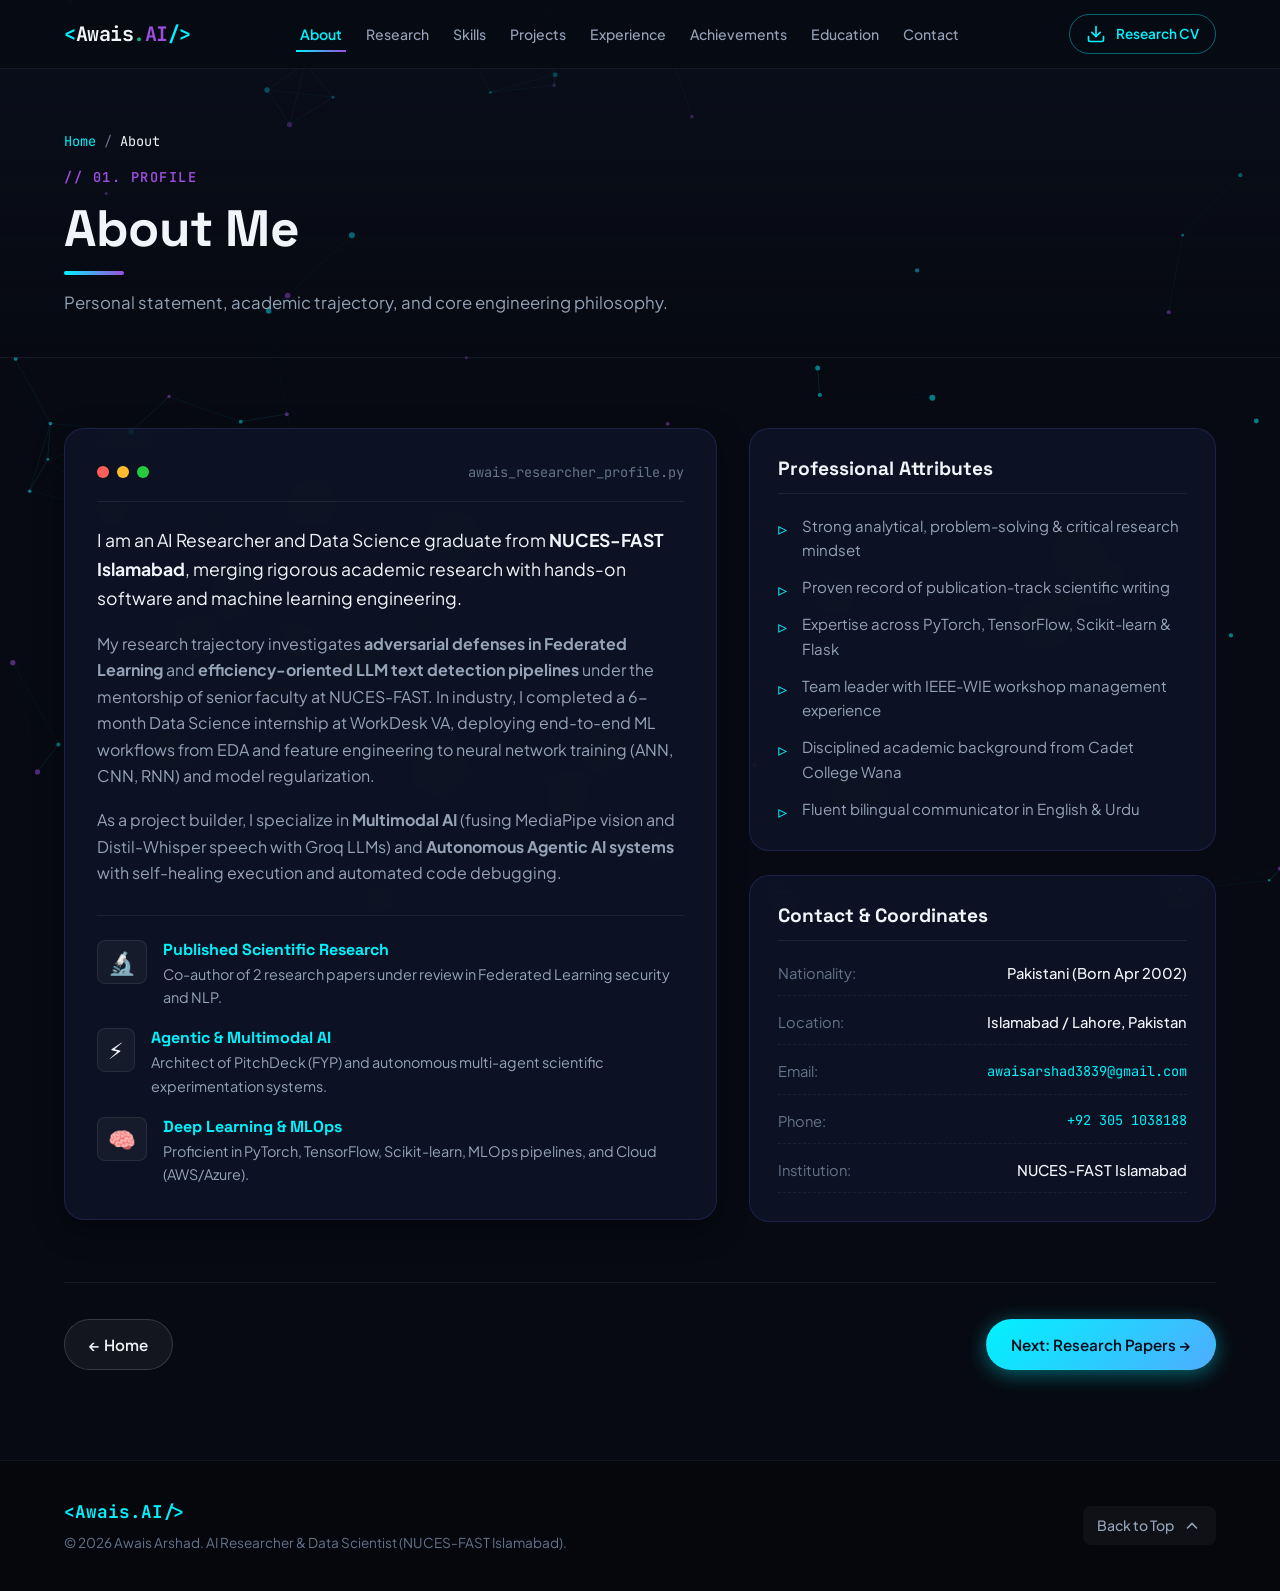
==== about.html @ 7cd59daf "Initial portfolio commit" ====
<!DOCTYPE html>
<html lang="en">
<head>
  <meta charset="UTF-8" />
  <meta name="viewport" content="width=device-width, initial-scale=1.0" />
  <title>About Me | Awais Arshad - AI Researcher & Data Scientist</title>
  <meta name="description" content="Biography and technical profile of Awais Arshad, AI Researcher & Data Science graduate from NUCES-FAST Islamabad." />
  <link rel="preconnect" href="https://fonts.googleapis.com" />
  <link rel="preconnect" href="https://fonts.gstatic.com" crossorigin />
  <link href="https://fonts.googleapis.com/css2?family=Plus+Jakarta+Sans:wght@300;400;500;600;700;800&family=Space+Grotesk:wght@500;700&family=JetBrains+Mono:wght@400;500&display=swap" rel="stylesheet" />
  <link rel="stylesheet" href="style.css" />
</head>
<body class="cyber-theme">
  <!-- Interactive Particle Background -->
  <canvas id="neural-canvas"></canvas>

  <!-- Navigation Bar -->
  <header class="site-header" id="navbar">
    <div class="nav-container">
      <a href="index.html" class="brand-logo" aria-label="Awais Arshad Home">
        <span class="logo-bracket">&lt;</span><span class="logo-text">Awais</span><span class="logo-dot">.</span><span class="logo-accent">AI</span><span class="logo-bracket">/&gt;</span>
      </a>

      <nav class="nav-links" id="nav-menu">
        <a href="about.html" class="nav-item active">About</a>
        <a href="research.html" class="nav-item">Research</a>
        <a href="skills.html" class="nav-item">Skills</a>
        <a href="projects.html" class="nav-item">Projects</a>
        <a href="experience.html" class="nav-item">Experience</a>
        <a href="achievements.html" class="nav-item">Achievements</a>
        <a href="education.html" class="nav-item">Education</a>
        <a href="contact.html" class="nav-item">Contact</a>
      </nav>

      <div class="nav-actions">
        <a href="Awais_Arshad_Reseach_Cv.pdf" class="btn btn-outline btn-sm" target="_blank" download="Awais_Arshad_Reseach_Cv.pdf">
          <svg class="icon" viewBox="0 0 24 24" fill="none" stroke="currentColor" stroke-width="2" stroke-linecap="round" stroke-linejoin="round">
            <path d="M21 15v4a2 2 0 0 1-2 2H5a2 2 0 0 1-2-2v-4"></path>
            <polyline points="7 10 12 15 17 10"></polyline>
            <line x1="12" y1="15" x2="12" y2="3"></line>
          </svg>
          <span>Research CV</span>
        </a>
        <button class="mobile-toggle" id="mobile-toggle" aria-label="Toggle navigation menu">
          <span></span>
          <span></span>
          <span></span>
        </button>
      </div>
    </div>
  </header>

  <main class="page-main">
    <section class="page-hero">
      <div class="container">
        <div class="breadcrumb">
          <a href="index.html">Home</a> <span class="bc-sep">/</span> <span class="bc-current">About</span>
        </div>
        <span class="section-tag">// 01. PROFILE</span>
        <h1 class="page-title">About Me</h1>
        <div class="title-bar"></div>
        <p class="page-subtitle">Personal statement, academic trajectory, and core engineering philosophy.</p>
      </div>
    </section>

    <!-- Main About Content Section -->
    <section class="section about-section-single">
      <div class="container">
        <div class="about-grid">
          <div class="about-card glass-panel">
            <div class="terminal-header">
              <div class="terminal-dots">
                <span class="dot dot-red"></span>
                <span class="dot dot-yellow"></span>
                <span class="dot dot-green"></span>
              </div>
              <span class="terminal-title">awais_researcher_profile.py</span>
            </div>
            <div class="about-content">
              <p class="lead">
                I am an AI Researcher and Data Science graduate from <strong>NUCES-FAST Islamabad</strong>, 
                merging rigorous academic research with hands-on software and machine learning engineering.
              </p>
              <p>
                My research trajectory investigates <strong>adversarial defenses in Federated Learning</strong> 
                and <strong>efficiency-oriented LLM text detection pipelines</strong> under the mentorship of senior faculty 
                at NUCES-FAST. In industry, I completed a 6-month Data Science internship at WorkDesk VA, 
                deploying end-to-end ML workflows from EDA and feature engineering to neural network training (ANN, CNN, RNN) 
                and model regularization.
              </p>
              <p>
                As a project builder, I specialize in <strong>Multimodal AI</strong> (fusing MediaPipe vision and Distil-Whisper speech with Groq LLMs) 
                and <strong>Autonomous Agentic AI systems</strong> with self-healing execution and automated code debugging.
              </p>

              <div class="about-highlights">
                <div class="highlight-item">
                  <div class="highlight-icon">🔬</div>
                  <div>
                    <h4>Published Scientific Research</h4>
                    <p>Co-author of 2 research papers under review in Federated Learning security and NLP.</p>
                  </div>
                </div>
                <div class="highlight-item">
                  <div class="highlight-icon">⚡</div>
                  <div>
                    <h4>Agentic & Multimodal AI</h4>
                    <p>Architect of PitchDeck (FYP) and autonomous multi-agent scientific experimentation systems.</p>
                  </div>
                </div>
                <div class="highlight-item">
                  <div class="highlight-icon">🧠</div>
                  <div>
                    <h4>Deep Learning & MLOps</h4>
                    <p>Proficient in PyTorch, TensorFlow, Scikit-learn, MLOps pipelines, and Cloud (AWS/Azure).</p>
                  </div>
                </div>
              </div>
            </div>
          </div>

          <!-- Quick Info Cards -->
          <div class="info-column">
            <div class="glass-card info-card">
              <h3 class="info-card-title">Professional Attributes</h3>
              <ul class="bullet-list">
                <li><span>Strong analytical, problem-solving & critical research mindset</span></li>
                <li><span>Proven record of publication-track scientific writing</span></li>
                <li><span>Expertise across PyTorch, TensorFlow, Scikit-learn & Flask</span></li>
                <li><span>Team leader with IEEE-WIE workshop management experience</span></li>
                <li><span>Disciplined academic background from Cadet College Wana</span></li>
                <li><span>Fluent bilingual communicator in English & Urdu</span></li>
              </ul>
            </div>

            <div class="glass-card info-card">
              <h3 class="info-card-title">Contact & Coordinates</h3>
              <div class="contact-meta">
                <div class="meta-row">
                  <span class="meta-label">Nationality:</span>
                  <span class="meta-value">Pakistani (Born Apr 2002)</span>
                </div>
                <div class="meta-row">
                  <span class="meta-label">Location:</span>
                  <span class="meta-value">Islamabad / Lahore, Pakistan</span>
                </div>
                <div class="meta-row">
                  <span class="meta-label">Email:</span>
                  <a href="mailto:awaisarshad3839@gmail.com" class="meta-link">awaisarshad3839@gmail.com</a>
                </div>
                <div class="meta-row">
                  <span class="meta-label">Phone:</span>
                  <a href="tel:+923051038188" class="meta-link">+92 305 1038188</a>
                </div>
                <div class="meta-row">
                  <span class="meta-label">Institution:</span>
                  <span class="meta-value">NUCES-FAST Islamabad</span>
                </div>
              </div>
            </div>
          </div>
        </div>

        <!-- Page Navigation Buttons -->
        <div class="page-pagination">
          <a href="index.html" class="btn btn-secondary">
            <span>← Home</span>
          </a>
          <a href="research.html" class="btn btn-primary">
            <span>Next: Research Papers →</span>
          </a>
        </div>
      </div>
    </section>
  </main>

  <!-- Footer -->
  <footer class="site-footer">
    <div class="container footer-content">
      <div class="footer-left">
        <span class="footer-logo">&lt;Awais.AI/&gt;</span>
        <p>© 2026 Awais Arshad. AI Researcher & Data Scientist (NUCES-FAST Islamabad).</p>
      </div>
      <div class="footer-right">
        <a href="#navbar" class="back-to-top" aria-label="Back to top">
          <span>Back to Top</span>
          <svg class="icon" viewBox="0 0 24 24" fill="none" stroke="currentColor" stroke-width="2"><path d="M18 15l-6-6-6 6"/></svg>
        </a>
      </div>
    </div>
  </footer>

  <script src="script.js"></script>
</body>
</html>
---- style.css ----
/* ==========================================================================
   Awais Arshad Portfolio - Cyber / AI Dark Mode Theme (Multi-Page Architecture)
   ========================================================================== */

:root {
  --bg-primary: #070a12;
  --bg-secondary: #0d1222;
  --bg-tertiary: #131b2e;
  --card-bg: rgba(16, 23, 42, 0.72);
  --card-border: rgba(99, 102, 241, 0.18);
  --card-border-hover: rgba(0, 242, 254, 0.5);

  --accent-cyan: #00f2fe;
  --accent-blue: #4facfe;
  --accent-purple: #9d4edd;
  --accent-green: #10b981;
  --accent-emerald: #05d59e;
  --accent-gold: #f59e0b;

  --text-main: #f1f5f9;
  --text-muted: #94a3b8;
  --text-dim: #64748b;

  --font-main: 'Plus Jakarta Sans', system-ui, -apple-system, sans-serif;
  --font-heading: 'Space Grotesk', sans-serif;
  --font-mono: 'JetBrains Mono', monospace;

  --glow-cyan: 0 0 25px rgba(0, 242, 254, 0.25);
  --glow-purple: 0 0 30px rgba(157, 78, 221, 0.3);
  --radius-sm: 8px;
  --radius-md: 14px;
  --radius-lg: 20px;
  --radius-full: 9999px;

  --transition: all 0.28s cubic-bezier(0.16, 1, 0.3, 1);
}

/* Reset & Box Sizing */
*, *::before, *::after {
  box-sizing: border-box;
  margin: 0;
  padding: 0;
}

html {
  scroll-behavior: smooth;
  color-scheme: dark;
}

body {
  background-color: var(--bg-primary);
  color: var(--text-main);
  font-family: var(--font-main);
  line-height: 1.65;
  overflow-x: hidden;
  position: relative;
  min-height: 100vh;
  -webkit-font-smoothing: antialiased;
}

/* Canvas Background */
#neural-canvas {
  position: fixed;
  top: 0;
  left: 0;
  width: 100%;
  height: 100%;
  pointer-events: none;
  z-index: 0;
  opacity: 0.65;
}

/* Common Layout */
.container {
  width: 100%;
  max-width: 1200px;
  margin: 0 auto;
  padding: 0 24px;
  position: relative;
  z-index: 1;
}

.section {
  padding: 70px 0 90px;
  position: relative;
  z-index: 1;
}

.page-main {
  min-height: 85vh;
}

/* Subpage Hero Header */
.page-hero {
  padding: 130px 0 40px;
  position: relative;
  z-index: 1;
  border-bottom: 1px solid rgba(255, 255, 255, 0.05);
  background: linear-gradient(180deg, rgba(13, 18, 34, 0.6) 0%, transparent 100%);
}

.breadcrumb {
  display: flex;
  align-items: center;
  gap: 8px;
  font-family: var(--font-mono);
  font-size: 0.85rem;
  color: var(--text-dim);
  margin-bottom: 14px;
}

.breadcrumb a {
  color: var(--accent-cyan);
  text-decoration: none;
  transition: var(--transition);
}

.breadcrumb a:hover {
  text-decoration: underline;
}

.bc-sep { color: var(--text-dim); }
.bc-current { color: var(--text-main); }

.page-title {
  font-size: clamp(2.2rem, 4vw, 3.2rem);
  font-weight: 800;
  margin-bottom: 10px;
  letter-spacing: -0.5px;
}

.page-subtitle {
  color: var(--text-muted);
  font-size: 1.05rem;
  max-width: 760px;
  margin-top: 14px;
}

/* Page Pagination */
.page-pagination {
  display: flex;
  justify-content: space-between;
  align-items: center;
  gap: 16px;
  margin-top: 60px;
  padding-top: 36px;
  border-top: 1px solid rgba(255, 255, 255, 0.08);
  flex-wrap: wrap;
}

/* Typography Helpers */
h1, h2, h3, h4 {
  font-family: var(--font-heading);
  color: var(--text-main);
  line-height: 1.25;
}

.gradient-text {
  background: linear-gradient(135deg, #00f2fe 0%, #4facfe 50%, #9d4edd 100%);
  -webkit-background-clip: text;
  -webkit-text-fill-color: transparent;
  background-clip: text;
}

.gradient-text.glow {
  text-shadow: 0 0 35px rgba(0, 242, 254, 0.35);
}

.icon {
  width: 20px;
  height: 20px;
  display: inline-block;
  vertical-align: middle;
  flex-shrink: 0;
}

.text-center { text-align: center; }
.center-bar { margin: 0 auto; }

/* Glassmorphism */
.glass-panel {
  background: var(--card-bg);
  backdrop-filter: blur(16px);
  -webkit-backdrop-filter: blur(16px);
  border: 1px solid var(--card-border);
  border-radius: var(--radius-lg);
  box-shadow: 0 10px 30px rgba(0, 0, 0, 0.4);
  transition: var(--transition);
}

.glass-panel:hover {
  border-color: var(--card-border-hover);
  box-shadow: 0 14px 40px rgba(0, 242, 254, 0.12);
}

/* Buttons */
.btn {
  display: inline-flex;
  align-items: center;
  justify-content: center;
  gap: 10px;
  padding: 12px 24px;
  font-size: 0.95rem;
  font-weight: 600;
  font-family: var(--font-main);
  border-radius: var(--radius-full);
  text-decoration: none;
  cursor: pointer;
  transition: var(--transition);
  border: 1px solid transparent;
}

.btn-primary {
  background: linear-gradient(135deg, #00f2fe 0%, #4facfe 100%);
  color: #050d1a;
  box-shadow: 0 4px 20px rgba(0, 242, 254, 0.4);
}

.btn-primary:hover {
  transform: translateY(-2px);
  box-shadow: 0 8px 28px rgba(0, 242, 254, 0.6);
  color: #030810;
}

.btn-secondary {
  background: rgba(255, 255, 255, 0.05);
  color: var(--text-main);
  border-color: rgba(255, 255, 255, 0.15);
}

.btn-secondary:hover {
  background: rgba(255, 255, 255, 0.12);
  border-color: var(--accent-cyan);
  color: var(--accent-cyan);
  transform: translateY(-2px);
}

.btn-glass {
  background: rgba(157, 78, 221, 0.12);
  color: #e0b0ff;
  border-color: rgba(157, 78, 221, 0.35);
}

.btn-glass:hover {
  background: rgba(157, 78, 221, 0.25);
  border-color: #c77dff;
  color: #fff;
  transform: translateY(-2px);
  box-shadow: var(--glow-purple);
}

.btn-outline {
  background: transparent;
  color: var(--accent-cyan);
  border-color: rgba(0, 242, 254, 0.4);
}

.btn-outline:hover {
  background: rgba(0, 242, 254, 0.1);
  border-color: var(--accent-cyan);
  box-shadow: var(--glow-cyan);
}

.btn-sm {
  padding: 8px 16px;
  font-size: 0.85rem;
}

.btn-block { width: 100%; }

/* ==========================================================================
   Header & Navbar
   ========================================================================== */
.site-header {
  position: fixed;
  top: 0;
  left: 0;
  width: 100%;
  z-index: 100;
  backdrop-filter: blur(18px);
  -webkit-backdrop-filter: blur(18px);
  background: rgba(7, 10, 18, 0.82);
  border-bottom: 1px solid rgba(255, 255, 255, 0.06);
  transition: var(--transition);
}

.site-header.scrolled {
  background: rgba(7, 10, 18, 0.95);
  border-bottom: 1px solid rgba(0, 242, 254, 0.18);
  box-shadow: 0 4px 30px rgba(0, 0, 0, 0.5);
}

.nav-container {
  max-width: 1200px;
  margin: 0 auto;
  padding: 14px 24px;
  display: flex;
  align-items: center;
  justify-content: space-between;
}

.brand-logo {
  font-family: var(--font-mono);
  font-size: 1.25rem;
  font-weight: 700;
  color: var(--text-main);
  text-decoration: none;
  letter-spacing: -0.5px;
}

.logo-bracket { color: var(--accent-cyan); }
.logo-accent { color: var(--accent-purple); }
.logo-dot { color: var(--accent-green); }

.nav-links {
  display: flex;
  align-items: center;
  gap: 16px;
}

.nav-item {
  color: var(--text-muted);
  text-decoration: none;
  font-size: 0.88rem;
  font-weight: 500;
  position: relative;
  transition: var(--transition);
  padding: 6px 4px;
}

.nav-item::after {
  content: '';
  position: absolute;
  bottom: 0;
  left: 0;
  width: 0;
  height: 2px;
  background: linear-gradient(90deg, var(--accent-cyan), var(--accent-purple));
  transition: var(--transition);
}

.nav-item:hover, .nav-item.active {
  color: #fff;
}

.nav-item.active {
  color: var(--accent-cyan);
  font-weight: 600;
}

.nav-item:hover::after, .nav-item.active::after {
  width: 100%;
}

.nav-actions {
  display: flex;
  align-items: center;
  gap: 14px;
}

.mobile-toggle {
  display: none;
  background: transparent;
  border: none;
  cursor: pointer;
  padding: 8px;
  flex-direction: column;
  gap: 5px;
}

.mobile-toggle span {
  display: block;
  width: 22px;
  height: 2px;
  background-color: var(--text-main);
  transition: var(--transition);
}

/* ==========================================================================
   Hero Section with Portrait
   ========================================================================== */
.hero-section {
  min-height: 88vh;
  display: flex;
  align-items: center;
  position: relative;
  padding: 130px 0 50px;
}

.hero-layout {
  display: grid;
  grid-template-columns: 1.25fr 0.85fr;
  gap: 48px;
  align-items: center;
}

.hero-content {
  display: flex;
  flex-direction: column;
  align-items: flex-start;
}

.status-badge {
  display: inline-flex;
  align-items: center;
  gap: 10px;
  background: rgba(16, 185, 129, 0.1);
  border: 1px solid rgba(16, 185, 129, 0.3);
  padding: 6px 16px;
  border-radius: var(--radius-full);
  margin-bottom: 24px;
}

.status-ping {
  width: 8px;
  height: 8px;
  background-color: var(--accent-green);
  border-radius: 50%;
  box-shadow: 0 0 10px var(--accent-green);
  animation: pulse 2s infinite;
}

@keyframes pulse {
  0% { transform: scale(0.95); box-shadow: 0 0 0 0 rgba(16, 185, 129, 0.7); }
  70% { transform: scale(1); box-shadow: 0 0 0 8px rgba(16, 185, 129, 0); }
  100% { transform: scale(0.95); box-shadow: 0 0 0 0 rgba(16, 185, 129, 0); }
}

.status-text {
  font-size: 0.85rem;
  font-weight: 500;
  color: #34d399;
}

.hero-title {
  font-size: clamp(2.4rem, 5vw, 3.8rem);
  font-weight: 800;
  margin-bottom: 12px;
  letter-spacing: -1px;
}

.hero-subtitle {
  font-family: var(--font-mono);
  font-size: clamp(1.05rem, 2.2vw, 1.45rem);
  color: var(--accent-cyan);
  margin-bottom: 22px;
  display: flex;
  align-items: center;
}

.terminal-prefix {
  color: var(--accent-purple);
  margin-right: 8px;
}

.cursor-blink {
  animation: blink 1s step-start infinite;
  color: var(--accent-cyan);
  margin-left: 4px;
}

@keyframes blink { 50% { opacity: 0; } }

.hero-description {
  font-size: 1.08rem;
  color: var(--text-muted);
  max-width: 640px;
  margin-bottom: 32px;
  line-height: 1.75;
}

.hero-description strong { color: var(--text-main); }

.hero-cta-group {
  display: flex;
  flex-wrap: wrap;
  gap: 14px;
  margin-bottom: 32px;
}

.social-bar {
  display: flex;
  align-items: center;
  gap: 14px;
}

.social-link {
  width: 42px;
  height: 42px;
  border-radius: 50%;
  background: rgba(255, 255, 255, 0.04);
  border: 1px solid rgba(255, 255, 255, 0.1);
  display: flex;
  align-items: center;
  justify-content: center;
  color: var(--text-muted);
  text-decoration: none;
  transition: var(--transition);
}

.social-link:hover {
  background: rgba(0, 242, 254, 0.15);
  border-color: var(--accent-cyan);
  color: var(--accent-cyan);
  transform: translateY(-3px);
  box-shadow: var(--glow-cyan);
}

/* Hero Portrait Styling */
.hero-image-wrapper {
  display: flex;
  justify-content: center;
  align-items: center;
  position: relative;
}

.avatar-glow-ring {
  position: relative;
  width: 320px;
  height: 320px;
  border-radius: 50%;
  padding: 6px;
  background: linear-gradient(135deg, var(--accent-cyan) 0%, var(--accent-purple) 60%, #4facfe 100%);
  box-shadow: 0 0 50px rgba(0, 242, 254, 0.3), 0 0 80px rgba(157, 78, 221, 0.2);
  transition: var(--transition);
}

.avatar-glow-ring:hover {
  transform: scale(1.02);
  box-shadow: 0 0 65px rgba(0, 242, 254, 0.45), 0 0 95px rgba(157, 78, 221, 0.35);
}

.avatar-inner {
  width: 100%;
  height: 100%;
  border-radius: 50%;
  overflow: hidden;
  background: #0d1222;
  border: 4px solid var(--bg-primary);
}

.hero-avatar {
  width: 100%;
  height: 100%;
  object-fit: cover;
  object-position: top center;
  transition: transform 0.4s ease;
}

.avatar-glow-ring:hover .hero-avatar { transform: scale(1.04); }

.orbit-badge {
  position: absolute;
  background: rgba(13, 18, 34, 0.92);
  border: 1px solid var(--accent-cyan);
  backdrop-filter: blur(12px);
  padding: 8px 16px;
  border-radius: var(--radius-full);
  display: flex;
  align-items: center;
  gap: 8px;
  font-family: var(--font-mono);
  font-size: 0.78rem;
  color: #fff;
  box-shadow: 0 8px 24px rgba(0, 0, 0, 0.5);
  white-space: nowrap;
}

.orbit-top {
  top: -12px;
  right: -10px;
  border-color: var(--accent-purple);
  box-shadow: 0 0 20px rgba(157, 78, 221, 0.3);
}

.orbit-bottom {
  bottom: 0px;
  left: -20px;
  border-color: var(--accent-cyan);
  box-shadow: 0 0 20px rgba(0, 242, 254, 0.25);
}

/* ==========================================================================
   Stats Strip
   ========================================================================== */
.stats-strip {
  padding: 10px 0 50px;
  position: relative;
  z-index: 1;
}

.stats-grid {
  display: grid;
  grid-template-columns: repeat(4, 1fr);
  gap: 18px;
}

.stat-card {
  background: rgba(16, 23, 42, 0.55);
  border: 1px solid rgba(255, 255, 255, 0.07);
  border-radius: var(--radius-md);
  padding: 22px 20px;
  text-align: center;
  backdrop-filter: blur(10px);
  transition: var(--transition);
}

.stat-card:hover {
  border-color: var(--accent-cyan);
  transform: translateY(-4px);
  box-shadow: var(--glow-cyan);
}

.stat-number {
  font-family: var(--font-heading);
  font-size: 2rem;
  font-weight: 700;
  color: var(--accent-cyan);
  margin-bottom: 4px;
}

.stat-label {
  font-size: 0.85rem;
  color: var(--text-muted);
  font-weight: 500;
}

/* ==========================================================================
   Section Headers
   ========================================================================== */
.section-header { margin-bottom: 44px; }

.section-tag {
  font-family: var(--font-mono);
  font-size: 0.85rem;
  font-weight: 600;
  color: var(--accent-purple);
  letter-spacing: 1.5px;
  display: block;
  margin-bottom: 8px;
}

.section-title {
  font-size: clamp(2rem, 3.5vw, 2.6rem);
  font-weight: 700;
  margin-bottom: 12px;
}

.title-bar {
  width: 60px;
  height: 4px;
  background: linear-gradient(90deg, var(--accent-cyan), var(--accent-purple));
  border-radius: var(--radius-full);
}

/* ==========================================================================
   Portal Directory Section (index.html)
   ========================================================================== */
.portal-section { padding: 40px 0 90px; }

.portal-grid {
  display: grid;
  grid-template-columns: repeat(auto-fit, minmax(270px, 1fr));
  gap: 22px;
}

.portal-card {
  padding: 26px;
  text-decoration: none;
  display: flex;
  align-items: flex-start;
  gap: 16px;
  position: relative;
  overflow: hidden;
  transition: var(--transition);
}

.portal-card:hover {
  transform: translateY(-4px);
  border-color: var(--accent-cyan);
  box-shadow: 0 10px 30px rgba(0, 242, 254, 0.15);
}

.portal-icon {
  font-size: 2rem;
  background: rgba(255, 255, 255, 0.04);
  padding: 12px;
  border-radius: var(--radius-md);
  border: 1px solid rgba(255, 255, 255, 0.08);
  line-height: 1;
  flex-shrink: 0;
}

.portal-info { flex-grow: 1; }

.portal-tag {
  font-family: var(--font-mono);
  font-size: 0.74rem;
  color: var(--accent-purple);
  display: block;
  margin-bottom: 4px;
}

.portal-title {
  font-size: 1.18rem;
  color: var(--text-main);
  margin-bottom: 6px;
}

.portal-desc {
  font-size: 0.88rem;
  color: var(--text-muted);
  line-height: 1.5;
}

.portal-arrow {
  color: var(--accent-cyan);
  font-size: 1.2rem;
  transition: transform 0.2s ease;
  flex-shrink: 0;
  margin-top: 4px;
}

.portal-card:hover .portal-arrow { transform: translateX(4px); }

/* ==========================================================================
   Projects Showcase & Video Demo Sections (projects.html)
   ========================================================================== */
.projects-showcase-list {
  display: flex;
  flex-direction: column;
  gap: 48px;
}

.project-showcase-panel {
  padding: 36px;
  border: 1px solid var(--card-border);
  position: relative;
  overflow: hidden;
}

.showcase-header {
  display: flex;
  justify-content: space-between;
  align-items: flex-start;
  margin-bottom: 28px;
  padding-bottom: 20px;
  border-bottom: 1px solid rgba(255, 255, 255, 0.08);
  gap: 16px;
  flex-wrap: wrap;
}

.showcase-title {
  font-size: clamp(1.4rem, 2.5vw, 1.85rem);
  color: var(--text-main);
  margin-top: 4px;
}

.showcase-grid {
  display: grid;
  grid-template-columns: 1.1fr 1.3fr;
  gap: 36px;
  align-items: start;
}

/* Video Demo Hub */
.project-demo-hub {
  display: flex;
  flex-direction: column;
  gap: 16px;
}

.demo-player-wrapper {
  position: relative;
  width: 100%;
  aspect-ratio: 16 / 9;
  background: #020408;
  border-radius: var(--radius-md);
  overflow: hidden;
  border: 1px solid rgba(0, 242, 254, 0.3);
  box-shadow: 0 10px 30px rgba(0, 0, 0, 0.6);
}

.demo-video {
  width: 100%;
  height: 100%;
  object-fit: contain;
  background: #000;
  display: block;
}

.video-placeholder {
  position: absolute;
  top: 0;
  left: 0;
  width: 100%;
  height: 100%;
  background: radial-gradient(circle at center, rgba(16, 23, 42, 0.95) 0%, rgba(7, 10, 18, 0.98) 100%);
  display: flex;
  flex-direction: column;
  align-items: center;
  justify-content: center;
  text-align: center;
  padding: 20px;
  cursor: pointer;
  transition: var(--transition);
  z-index: 2;
}

.video-placeholder.hidden {
  display: none !important;
}

.play-icon-glow {
  width: 64px;
  height: 64px;
  border-radius: 50%;
  background: linear-gradient(135deg, rgba(0, 242, 254, 0.3) 0%, rgba(157, 78, 221, 0.3) 100%);
  border: 2px solid var(--accent-cyan);
  display: flex;
  align-items: center;
  justify-content: center;
  color: #fff;
  margin-bottom: 12px;
  box-shadow: 0 0 25px rgba(0, 242, 254, 0.4);
  transition: var(--transition);
}

.video-placeholder:hover .play-icon-glow {
  transform: scale(1.1);
  box-shadow: 0 0 35px rgba(0, 242, 254, 0.6);
}

.icon-play {
  width: 26px;
  height: 26px;
  margin-left: 3px;
}

.placeholder-text {
  font-family: var(--font-heading);
  font-size: 1.1rem;
  color: var(--text-main);
  font-weight: 600;
  margin-bottom: 4px;
}

.placeholder-sub {
  font-size: 0.85rem;
  color: var(--text-muted);
}

/* Video Upload Area */
.video-upload-area {
  background: rgba(255, 255, 255, 0.02);
  border: 1.5px dashed rgba(255, 255, 255, 0.15);
  border-radius: var(--radius-md);
  padding: 18px;
  text-align: center;
  transition: var(--transition);
  position: relative;
}

.video-upload-area:hover,
.video-upload-area.dragover {
  border-color: var(--accent-cyan);
  background: rgba(0, 242, 254, 0.05);
  box-shadow: 0 0 20px rgba(0, 242, 254, 0.15);
}

.video-file-input {
  position: absolute;
  top: 0;
  left: 0;
  width: 100%;
  height: 100%;
  opacity: 0;
  cursor: pointer;
  z-index: 3;
}

.upload-controls-content {
  display: flex;
  flex-direction: column;
  align-items: center;
  gap: 8px;
  pointer-events: none;
}

.upload-btn {
  pointer-events: auto;
  cursor: pointer;
}

.drop-hint {
  font-size: 0.8rem;
  color: var(--text-dim);
  font-family: var(--font-mono);
}

.loaded-file-indicator {
  font-family: var(--font-mono);
  font-size: 0.82rem;
  color: #34d399;
  margin-top: 8px;
}

/* Project Details Pane */
.project-details-pane {
  display: flex;
  flex-direction: column;
}

.pane-heading {
  font-size: 1.15rem;
  color: var(--accent-cyan);
  margin: 18px 0 8px;
  display: flex;
  align-items: center;
  gap: 8px;
}

.pane-heading:first-child {
  margin-top: 0;
}

.pane-heading::before {
  content: '//';
  color: var(--accent-purple);
  font-family: var(--font-mono);
}

.pane-text {
  color: var(--text-muted);
  font-size: 0.96rem;
  line-height: 1.68;
  margin-bottom: 12px;
}

.architecture-diagram {
  background: rgba(0, 0, 0, 0.45);
  border: 1px solid rgba(0, 242, 254, 0.2);
  border-radius: var(--radius-sm);
  padding: 16px;
  margin: 10px 0 16px;
  font-family: var(--font-mono);
  font-size: 0.8rem;
  color: #38bdf8;
  line-height: 1.55;
  overflow-x: auto;
  box-shadow: inset 0 0 20px rgba(0, 0, 0, 0.5);
}

.pane-checklist {
  list-style: none;
  display: flex;
  flex-direction: column;
  gap: 8px;
  margin-bottom: 20px;
}

.pane-checklist li {
  position: relative;
  padding-left: 22px;
  color: var(--text-muted);
  font-size: 0.92rem;
  line-height: 1.55;
}

.pane-checklist li::before {
  content: '✔';
  position: absolute;
  left: 0;
  color: var(--accent-emerald);
  font-size: 0.85rem;
}

.pane-checklist strong {
  color: var(--text-main);
}

.pane-tags {
  display: flex;
  flex-wrap: wrap;
  gap: 8px;
  margin-top: 10px;
  padding-top: 16px;
  border-top: 1px solid rgba(255, 255, 255, 0.08);
}

/* Badges */
.card-badge {
  font-family: var(--font-mono);
  font-size: 0.74rem;
  font-weight: 600;
  text-transform: uppercase;
  letter-spacing: 0.5px;
  padding: 6px 14px;
  border-radius: var(--radius-full);
}

.featured-badge {
  background: rgba(0, 242, 254, 0.15);
  color: var(--accent-cyan);
  border: 1px solid rgba(0, 242, 254, 0.35);
}

.ai-badge {
  background: rgba(157, 78, 221, 0.18);
  color: #c77dff;
  border: 1px solid rgba(157, 78, 221, 0.35);
}

.ml-badge {
  background: rgba(16, 185, 129, 0.15);
  color: #34d399;
  border: 1px solid rgba(16, 185, 129, 0.35);
}

.ds-badge {
  background: rgba(245, 158, 11, 0.15);
  color: #fbbf24;
  border: 1px solid rgba(245, 158, 11, 0.35);
}

.oop-badge {
  background: rgba(59, 130, 246, 0.15);
  color: #60a5fa;
  border: 1px solid rgba(59, 130, 246, 0.35);
}

.project-category {
  font-family: var(--font-mono);
  font-size: 0.82rem;
  color: var(--accent-cyan);
  display: block;
}

.tech-tag {
  background: rgba(255, 255, 255, 0.05);
  border: 1px solid rgba(255, 255, 255, 0.08);
  color: #cbd5e1;
  font-family: var(--font-mono);
  font-size: 0.78rem;
  padding: 4px 10px;
  border-radius: var(--radius-sm);
}

/* ==========================================================================
   Research Publications Section
   ========================================================================== */
.research-grid {
  display: grid;
  grid-template-columns: repeat(auto-fit, minmax(460px, 1fr));
  gap: 28px;
  margin-bottom: 24px;
}

.research-card {
  padding: 32px;
  position: relative;
  border-left: 3px solid var(--accent-purple);
  display: flex;
  flex-direction: column;
  justify-content: space-between;
}

.research-status-badge {
  position: absolute;
  top: 24px;
  right: 24px;
  font-family: var(--font-mono);
  font-size: 0.72rem;
  font-weight: 600;
  padding: 4px 12px;
  border-radius: var(--radius-full);
  text-transform: uppercase;
}

.research-status-badge.under-review {
  background: rgba(245, 158, 11, 0.15);
  color: #fbbf24;
  border: 1px solid rgba(245, 158, 11, 0.4);
  box-shadow: 0 0 14px rgba(245, 158, 11, 0.2);
}

.research-domain {
  font-family: var(--font-mono);
  font-size: 0.8rem;
  color: var(--accent-cyan);
  display: block;
  margin-bottom: 8px;
}

.research-title {
  font-size: 1.35rem;
  margin-bottom: 12px;
  padding-right: 90px;
  line-height: 1.4;
}

.research-authors {
  font-size: 0.95rem;
  color: #e2e8f0;
  margin-bottom: 4px;
}

.research-affiliation {
  font-size: 0.85rem;
  color: var(--text-dim);
  margin-bottom: 16px;
  font-style: italic;
}

.research-abstract {
  background: rgba(0, 0, 0, 0.25);
  border-radius: var(--radius-sm);
  padding: 16px;
  font-size: 0.92rem;
  color: var(--text-muted);
  line-height: 1.65;
  margin-bottom: 14px;
  border-left: 2px solid var(--accent-cyan);
}

.research-abstract strong { color: var(--accent-cyan); }

.research-tags {
  display: flex;
  flex-wrap: wrap;
  gap: 8px;
  margin-top: 10px;
}

.research-interest-bar {
  padding: 22px 28px;
  display: flex;
  align-items: center;
  gap: 18px;
  flex-wrap: wrap;
}

.interest-label {
  font-family: var(--font-mono);
  font-size: 0.85rem;
  font-weight: 600;
  color: var(--accent-cyan);
}

.interest-chips {
  display: flex;
  flex-wrap: wrap;
  gap: 10px;
}

.interest-chip {
  background: rgba(255, 255, 255, 0.05);
  border: 1px solid rgba(255, 255, 255, 0.1);
  padding: 6px 14px;
  border-radius: var(--radius-full);
  font-size: 0.85rem;
  color: var(--text-muted);
  transition: var(--transition);
}

.interest-chip:hover {
  border-color: var(--accent-cyan);
  color: #fff;
  transform: translateY(-2px);
}

/* ==========================================================================
   About Section
   ========================================================================== */
.about-grid {
  display: grid;
  grid-template-columns: 1.4fr 1fr;
  gap: 32px;
  align-items: start;
}

.about-card { padding: 32px; }

.terminal-header {
  display: flex;
  align-items: center;
  justify-content: space-between;
  padding-bottom: 18px;
  margin-bottom: 24px;
  border-bottom: 1px solid rgba(255, 255, 255, 0.08);
}

.terminal-dots {
  display: flex;
  gap: 8px;
}

.dot {
  width: 12px;
  height: 12px;
  border-radius: 50%;
}

.dot-red { background: #ff5f56; }
.dot-yellow { background: #ffbd2e; }
.dot-green { background: #27c93f; }

.terminal-title {
  font-family: var(--font-mono);
  font-size: 0.85rem;
  color: var(--text-dim);
}

.about-content p {
  color: var(--text-muted);
  margin-bottom: 18px;
  font-size: 1rem;
}

.about-content .lead {
  font-size: 1.1rem;
  color: var(--text-main);
}

.about-highlights {
  display: flex;
  flex-direction: column;
  gap: 18px;
  margin-top: 28px;
  border-top: 1px solid rgba(255, 255, 255, 0.06);
  padding-top: 24px;
}

.highlight-item {
  display: flex;
  gap: 16px;
  align-items: flex-start;
}

.highlight-icon {
  font-size: 1.4rem;
  line-height: 1;
  background: rgba(255, 255, 255, 0.04);
  padding: 10px;
  border-radius: var(--radius-sm);
  border: 1px solid rgba(255, 255, 255, 0.08);
}

.highlight-item h4 {
  font-size: 1rem;
  color: var(--accent-cyan);
  margin-bottom: 3px;
}

.highlight-item p {
  font-size: 0.9rem;
  margin-bottom: 0;
}

.info-column {
  display: flex;
  flex-direction: column;
  gap: 24px;
}

.info-card {
  background: var(--card-bg);
  backdrop-filter: blur(14px);
  border: 1px solid var(--card-border);
  border-radius: var(--radius-lg);
  padding: 28px;
}

.info-card-title {
  font-size: 1.2rem;
  margin-bottom: 20px;
  color: var(--text-main);
  border-bottom: 1px solid rgba(255, 255, 255, 0.07);
  padding-bottom: 12px;
}

.bullet-list {
  list-style: none;
  display: flex;
  flex-direction: column;
  gap: 12px;
}

.bullet-list li {
  position: relative;
  padding-left: 24px;
  color: var(--text-muted);
  font-size: 0.94rem;
}

.bullet-list li::before {
  content: '▹';
  position: absolute;
  left: 0;
  color: var(--accent-cyan);
  font-size: 1.1rem;
}

.contact-meta {
  display: flex;
  flex-direction: column;
  gap: 14px;
}

.meta-row {
  display: flex;
  justify-content: space-between;
  align-items: center;
  font-size: 0.92rem;
  border-bottom: 1px dashed rgba(255, 255, 255, 0.06);
  padding-bottom: 10px;
}

.meta-label { color: var(--text-dim); }

.meta-value {
  color: var(--text-main);
  font-weight: 500;
  text-align: right;
}

.meta-link {
  color: var(--accent-cyan);
  text-decoration: none;
  font-family: var(--font-mono);
  font-size: 0.85rem;
  transition: var(--transition);
}

.meta-link:hover {
  text-decoration: underline;
  color: #fff;
}

/* ==========================================================================
   Skills Section & Filters
   ========================================================================== */
.filter-wrapper {
  margin-bottom: 36px;
  overflow-x: auto;
  padding-bottom: 8px;
}

.filter-group {
  display: flex;
  gap: 12px;
  flex-wrap: wrap;
}

.filter-btn {
  background: rgba(255, 255, 255, 0.04);
  border: 1px solid rgba(255, 255, 255, 0.1);
  color: var(--text-muted);
  padding: 10px 22px;
  border-radius: var(--radius-full);
  font-family: var(--font-main);
  font-size: 0.9rem;
  font-weight: 600;
  cursor: pointer;
  transition: var(--transition);
}

.filter-btn:hover {
  background: rgba(255, 255, 255, 0.09);
  color: #fff;
  border-color: rgba(255, 255, 255, 0.2);
}

.filter-btn.active {
  background: linear-gradient(135deg, rgba(0, 242, 254, 0.2), rgba(157, 78, 221, 0.2));
  border-color: var(--accent-cyan);
  color: #fff;
  box-shadow: 0 0 20px rgba(0, 242, 254, 0.25);
}

.skills-grid {
  display: grid;
  grid-template-columns: repeat(auto-fill, minmax(270px, 1fr));
  gap: 20px;
}

.skill-card {
  background: rgba(16, 23, 42, 0.65);
  border: 1px solid rgba(255, 255, 255, 0.07);
  border-radius: var(--radius-md);
  padding: 20px;
  display: flex;
  gap: 16px;
  align-items: flex-start;
  transition: var(--transition);
  position: relative;
  overflow: hidden;
}

.skill-card:hover {
  border-color: var(--accent-cyan);
  transform: translateY(-3px);
  background: rgba(16, 23, 42, 0.85);
  box-shadow: 0 8px 24px rgba(0, 242, 254, 0.15);
}

.skill-icon-wrapper {
  width: 44px;
  height: 44px;
  background: rgba(255, 255, 255, 0.04);
  border: 1px solid rgba(255, 255, 255, 0.09);
  border-radius: var(--radius-sm);
  display: flex;
  align-items: center;
  justify-content: center;
  font-size: 1.4rem;
  flex-shrink: 0;
}

.skill-info { flex-grow: 1; }

.skill-name {
  font-size: 1.05rem;
  margin-bottom: 4px;
  color: var(--text-main);
}

.skill-category {
  font-size: 0.8rem;
  color: var(--text-dim);
  margin-bottom: 10px;
}

.skill-bar {
  width: 100%;
  height: 4px;
  background: rgba(255, 255, 255, 0.08);
  border-radius: var(--radius-full);
  overflow: hidden;
}

.skill-progress {
  height: 100%;
  background: linear-gradient(90deg, var(--accent-cyan), var(--accent-purple));
  border-radius: var(--radius-full);
  transition: width 1s ease-in-out;
}

/* ==========================================================================
   Experience Section (Timeline)
   ========================================================================== */
.timeline {
  position: relative;
  max-width: 900px;
  margin: 0 auto;
}

.timeline-item {
  display: flex;
  gap: 28px;
  position: relative;
}

.timeline-marker {
  display: flex;
  flex-direction: column;
  align-items: center;
  position: relative;
}

.marker-dot {
  width: 18px;
  height: 18px;
  border-radius: 50%;
  background: var(--accent-cyan);
  box-shadow: 0 0 14px var(--accent-cyan);
  border: 3px solid var(--bg-primary);
  z-index: 2;
  margin-top: 14px;
}

.marker-line {
  width: 2px;
  flex-grow: 1;
  background: linear-gradient(180deg, var(--accent-cyan), rgba(157, 78, 221, 0.3));
  margin-top: 6px;
}

.timeline-content {
  flex-grow: 1;
  padding: 32px;
  margin-bottom: 24px;
}

.timeline-header {
  display: flex;
  justify-content: space-between;
  align-items: flex-start;
  margin-bottom: 20px;
  flex-wrap: wrap;
  gap: 12px;
}

.role-title {
  font-size: 1.35rem;
  color: var(--text-main);
  margin-bottom: 4px;
}

.company-name {
  font-size: 1.05rem;
  color: var(--accent-cyan);
  font-weight: 500;
}

.meta-tag-group {
  display: flex;
  gap: 8px;
  align-items: center;
}

.timeline-date, .timeline-location {
  font-family: var(--font-mono);
  font-size: 0.8rem;
  background: rgba(255, 255, 255, 0.05);
  padding: 4px 10px;
  border-radius: var(--radius-sm);
  color: var(--text-muted);
}

.achievement-list {
  list-style: none;
  display: flex;
  flex-direction: column;
  gap: 14px;
  margin-bottom: 24px;
}

.achievement-list li {
  position: relative;
  padding-left: 24px;
  color: var(--text-muted);
  font-size: 0.95rem;
  line-height: 1.6;
}

.achievement-list li::before {
  content: '▸';
  position: absolute;
  left: 0;
  color: var(--accent-purple);
  font-size: 1.1rem;
}

.achievement-list strong { color: var(--text-main); }

.tech-stack-row {
  display: flex;
  flex-wrap: wrap;
  gap: 8px;
  border-top: 1px solid rgba(255, 255, 255, 0.06);
  padding-top: 18px;
}

/* ==========================================================================
   Awards & Achievements Section
   ========================================================================== */
.awards-grid {
  display: grid;
  grid-template-columns: repeat(auto-fit, minmax(270px, 1fr));
  gap: 24px;
}

.award-card {
  padding: 28px;
  display: flex;
  gap: 18px;
  align-items: flex-start;
  border-top: 3px solid var(--accent-gold);
}

.award-badge-icon {
  font-size: 2rem;
  background: rgba(255, 255, 255, 0.04);
  padding: 12px;
  border-radius: var(--radius-md);
  border: 1px solid rgba(255, 255, 255, 0.08);
  line-height: 1;
}

.award-details { flex-grow: 1; }

.award-year {
  font-family: var(--font-mono);
  font-size: 0.78rem;
  color: var(--accent-gold);
  display: block;
  margin-bottom: 4px;
}

.award-title {
  font-size: 1.15rem;
  margin-bottom: 4px;
}

.award-org {
  font-size: 0.88rem;
  color: var(--accent-cyan);
  margin-bottom: 8px;
  font-weight: 500;
}

.award-desc {
  font-size: 0.9rem;
  color: var(--text-muted);
  line-height: 1.55;
}

/* ==========================================================================
   Education & References Section
   ========================================================================== */
.education-grid {
  display: grid;
  grid-template-columns: repeat(auto-fit, minmax(320px, 1fr));
  gap: 24px;
  margin-bottom: 36px;
}

.edu-card {
  padding: 28px;
  display: flex;
  gap: 20px;
  align-items: flex-start;
}

.edu-icon {
  font-size: 2rem;
  background: rgba(255, 255, 255, 0.04);
  padding: 12px;
  border-radius: var(--radius-md);
  border: 1px solid rgba(255, 255, 255, 0.08);
  line-height: 1;
}

.edu-details { flex-grow: 1; }

.edu-duration {
  font-family: var(--font-mono);
  font-size: 0.8rem;
  color: var(--accent-cyan);
  display: block;
  margin-bottom: 4px;
}

.edu-degree {
  font-size: 1.18rem;
  margin-bottom: 4px;
}

.edu-institution {
  font-size: 0.95rem;
  color: var(--text-muted);
  font-weight: 500;
  margin-bottom: 4px;
}

.edu-location {
  font-size: 0.82rem;
  color: var(--text-dim);
  margin-bottom: 10px;
}

.edu-desc {
  font-size: 0.88rem;
  color: var(--text-muted);
  line-height: 1.55;
}

/* Academic References */
.references-block {
  padding: 32px;
  margin-top: 16px;
}

.references-title {
  font-size: 1.25rem;
  margin-bottom: 20px;
  color: var(--text-main);
  border-bottom: 1px solid rgba(255, 255, 255, 0.08);
  padding-bottom: 12px;
}

.references-grid {
  display: grid;
  grid-template-columns: repeat(auto-fit, minmax(260px, 1fr));
  gap: 20px;
}

.reference-item {
  background: rgba(255, 255, 255, 0.02);
  border: 1px solid rgba(255, 255, 255, 0.06);
  border-radius: var(--radius-md);
  padding: 18px;
}

.ref-name {
  font-size: 1rem;
  color: var(--accent-cyan);
  margin-bottom: 4px;
}

.ref-dept {
  font-size: 0.86rem;
  color: var(--text-muted);
}

.ref-loc {
  font-size: 0.8rem;
  color: var(--text-dim);
  margin-bottom: 10px;
}

.ref-email {
  font-family: var(--font-mono);
  font-size: 0.82rem;
  color: #38bdf8;
  text-decoration: none;
  word-break: break-all;
}

.ref-email:hover { text-decoration: underline; }

/* ==========================================================================
   Contact Section & Form
   ========================================================================== */
.contact-wrapper { padding: 44px; }

.contact-grid {
  display: grid;
  grid-template-columns: 1.1fr 1fr;
  gap: 48px;
}

.contact-info-block h2, .contact-form-block h2 {
  font-size: 1.5rem;
  margin-bottom: 14px;
}

.contact-info-block p {
  color: var(--text-muted);
  margin-bottom: 30px;
  line-height: 1.7;
}

.contact-direct-items {
  display: flex;
  flex-direction: column;
  gap: 18px;
}

.direct-item {
  display: flex;
  align-items: center;
  gap: 16px;
  background: rgba(255, 255, 255, 0.03);
  padding: 14px 18px;
  border-radius: var(--radius-md);
  border: 1px solid rgba(255, 255, 255, 0.06);
  position: relative;
  transition: var(--transition);
}

.direct-item:hover {
  background: rgba(255, 255, 255, 0.06);
  border-color: rgba(0, 242, 254, 0.3);
}

.direct-icon {
  width: 40px;
  height: 40px;
  border-radius: 50%;
  background: rgba(0, 242, 254, 0.1);
  color: var(--accent-cyan);
  display: flex;
  align-items: center;
  justify-content: center;
  flex-shrink: 0;
}

.direct-label {
  display: block;
  font-size: 0.75rem;
  text-transform: uppercase;
  color: var(--text-dim);
  font-family: var(--font-mono);
  letter-spacing: 0.5px;
}

.direct-val {
  font-size: 0.95rem;
  color: var(--text-main);
  text-decoration: none;
  font-weight: 500;
  word-break: break-all;
}

.direct-val:hover { color: var(--accent-cyan); }

.btn-copy {
  margin-left: auto;
  background: rgba(255, 255, 255, 0.08);
  border: 1px solid rgba(255, 255, 255, 0.15);
  color: var(--text-muted);
  padding: 4px 10px;
  border-radius: var(--radius-sm);
  font-size: 0.75rem;
  font-family: var(--font-mono);
  cursor: pointer;
  transition: var(--transition);
}

.btn-copy:hover {
  background: var(--accent-cyan);
  color: #000;
  border-color: var(--accent-cyan);
}

/* Contact Form */
.cyber-form {
  display: flex;
  flex-direction: column;
  gap: 16px;
}

.form-group {
  display: flex;
  flex-direction: column;
  gap: 6px;
}

.form-group label {
  font-size: 0.85rem;
  font-weight: 500;
  color: var(--text-muted);
}

.form-group input,
.form-group textarea {
  background: rgba(10, 15, 28, 0.85);
  border: 1px solid rgba(255, 255, 255, 0.12);
  border-radius: var(--radius-sm);
  padding: 12px 16px;
  color: var(--text-main);
  font-family: var(--font-main);
  font-size: 0.95rem;
  transition: var(--transition);
  outline: none;
}

.form-group input:focus,
.form-group textarea:focus {
  border-color: var(--accent-cyan);
  box-shadow: 0 0 12px rgba(0, 242, 254, 0.25);
  background: rgba(13, 20, 38, 0.95);
}

/* ==========================================================================
   Toast Notification
   ========================================================================== */
.toast {
  position: fixed;
  bottom: 30px;
  right: 30px;
  background: rgba(16, 185, 129, 0.95);
  color: #fff;
  padding: 12px 24px;
  border-radius: var(--radius-full);
  font-size: 0.9rem;
  font-weight: 600;
  box-shadow: 0 8px 24px rgba(0, 0, 0, 0.4);
  transform: translateY(100px);
  opacity: 0;
  pointer-events: none;
  transition: all 0.35s cubic-bezier(0.16, 1, 0.3, 1);
  z-index: 1000;
}

.toast.show {
  transform: translateY(0);
  opacity: 1;
}

/* ==========================================================================
   Footer
   ========================================================================== */
.site-footer {
  border-top: 1px solid rgba(255, 255, 255, 0.06);
  background: #05070d;
  padding: 36px 0;
  position: relative;
  z-index: 1;
}

.footer-content {
  display: flex;
  justify-content: space-between;
  align-items: center;
  flex-wrap: wrap;
  gap: 16px;
}

.footer-logo {
  font-family: var(--font-mono);
  font-size: 1.1rem;
  font-weight: 700;
  color: var(--accent-cyan);
  display: block;
  margin-bottom: 6px;
}

.footer-left p {
  color: var(--text-dim);
  font-size: 0.85rem;
}

.back-to-top {
  display: inline-flex;
  align-items: center;
  gap: 8px;
  color: var(--text-muted);
  text-decoration: none;
  font-size: 0.88rem;
  font-weight: 500;
  transition: var(--transition);
  padding: 8px 14px;
  border-radius: var(--radius-sm);
  background: rgba(255, 255, 255, 0.04);
}

.back-to-top:hover {
  color: var(--accent-cyan);
  background: rgba(0, 242, 254, 0.1);
}

/* ==========================================================================
   Responsive Breakpoints
   ========================================================================== */
@media (max-width: 1080px) {
  .hero-layout {
    grid-template-columns: 1fr;
    text-align: center;
    gap: 36px;
  }
  .hero-content { align-items: center; }
  .hero-cta-group { justify-content: center; }
  .social-bar { justify-content: center; }
  .showcase-grid { grid-template-columns: 1fr; }
  .research-grid { grid-template-columns: 1fr; }
  .about-grid { grid-template-columns: 1fr; }
  .contact-grid { grid-template-columns: 1fr; }
  .stats-grid { grid-template-columns: repeat(2, 1fr); }
}

@media (max-width: 768px) {
  .site-header { padding: 0; }
  .mobile-toggle { display: flex; }
  .nav-links {
    position: fixed;
    top: 64px;
    left: 0;
    width: 100%;
    background: rgba(7, 10, 18, 0.98);
    backdrop-filter: blur(20px);
    flex-direction: column;
    padding: 24px;
    gap: 16px;
    border-bottom: 1px solid rgba(255, 255, 255, 0.1);
    transform: translateY(-150%);
    transition: transform 0.3s ease;
  }
  .nav-links.open { transform: translateY(0); }
  .hero-cta-group {
    flex-direction: column;
    width: 100%;
  }
  .hero-cta-group .btn { width: 100%; }
  .avatar-glow-ring {
    width: 250px;
    height: 250px;
  }
  .orbit-badge {
    font-size: 0.72rem;
    padding: 6px 12px;
  }
  .stats-grid { grid-template-columns: 1fr; }
  .project-showcase-panel { padding: 22px; }
  .contact-wrapper { padding: 24px; }
  .page-pagination { flex-direction: column; }
  .page-pagination .btn { width: 100%; }
}
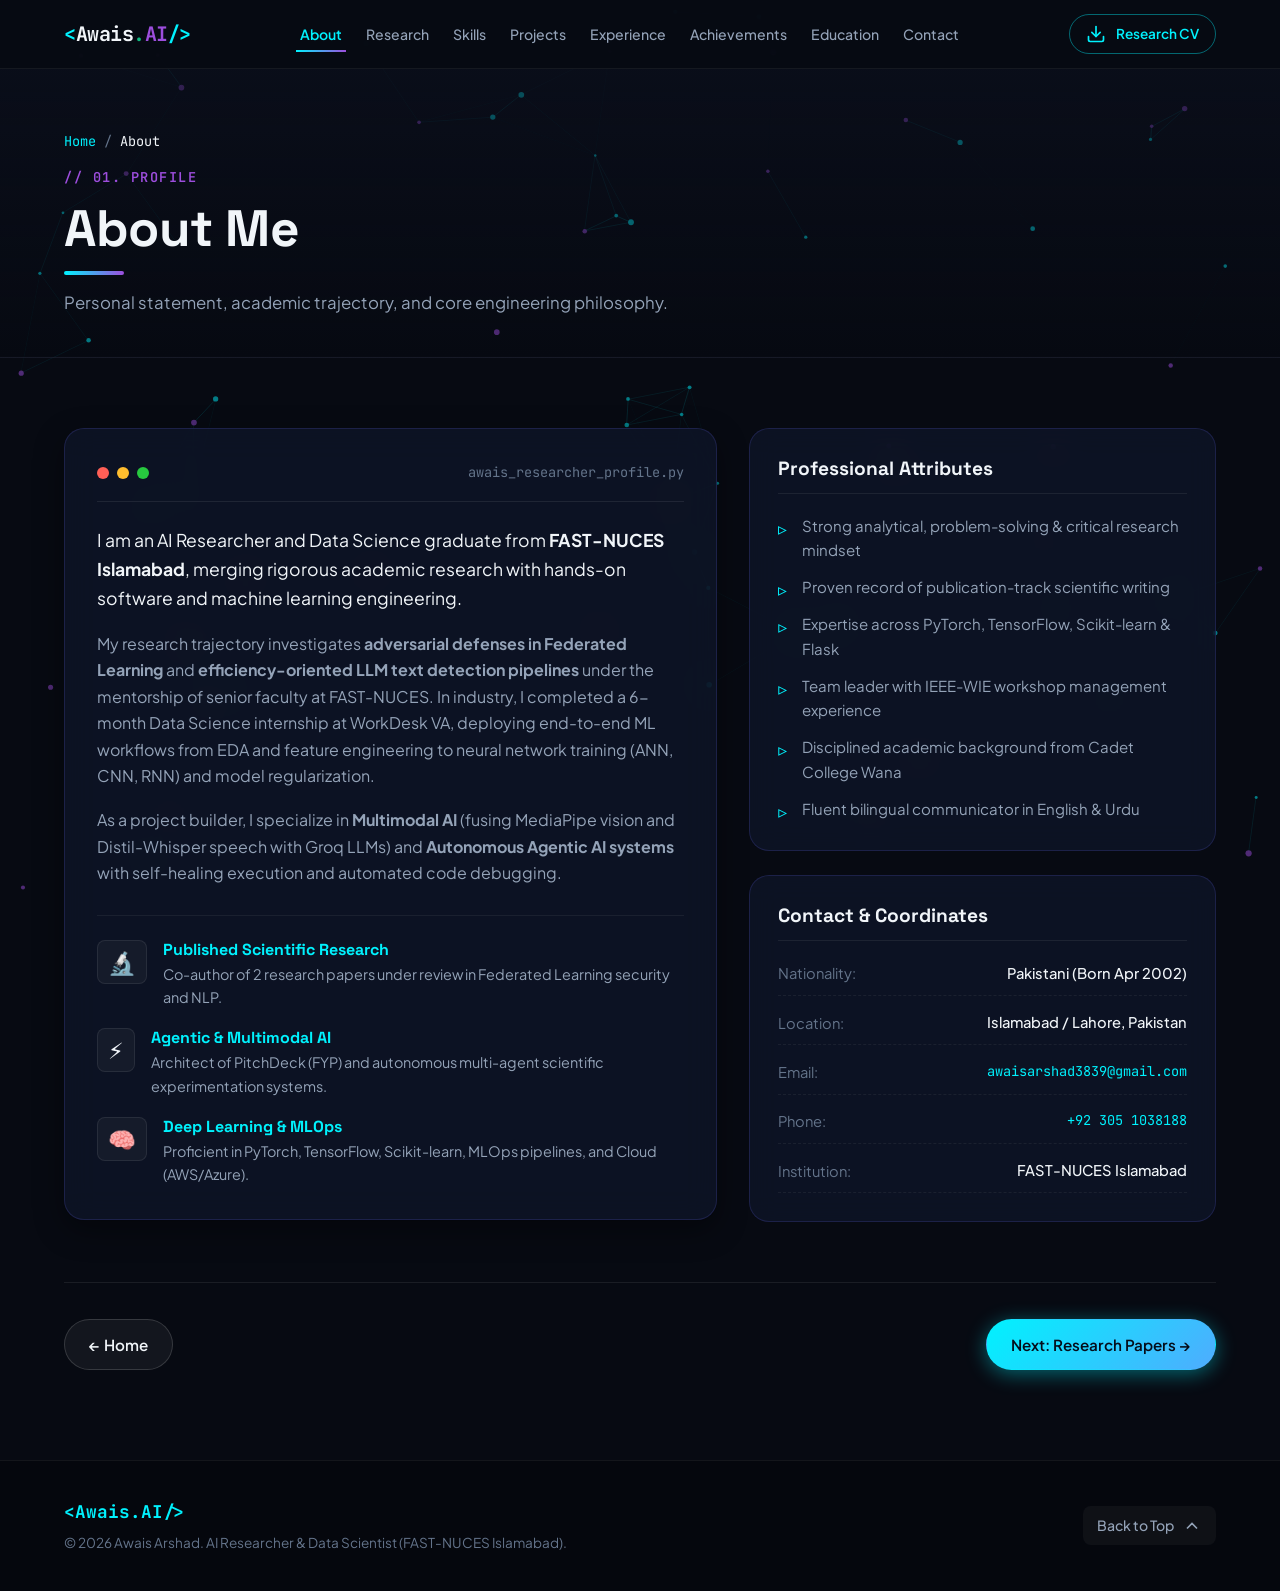
==== commit ace45e42: "Updated portfolio content and research section" ====
--- a/about.html
+++ b/about.html
@@ -4,7 +4,7 @@
   <meta charset="UTF-8" />
   <meta name="viewport" content="width=device-width, initial-scale=1.0" />
   <title>About Me | Awais Arshad - AI Researcher & Data Scientist</title>
-  <meta name="description" content="Biography and technical profile of Awais Arshad, AI Researcher & Data Science graduate from NUCES-FAST Islamabad." />
+  <meta name="description" content="Biography and technical profile of Awais Arshad, AI Researcher & Data Science graduate from FAST-NUCES Islamabad." />
   <link rel="preconnect" href="https://fonts.googleapis.com" />
   <link rel="preconnect" href="https://fonts.gstatic.com" crossorigin />
   <link href="https://fonts.googleapis.com/css2?family=Plus+Jakarta+Sans:wght@300;400;500;600;700;800&family=Space+Grotesk:wght@500;700&family=JetBrains+Mono:wght@400;500&display=swap" rel="stylesheet" />
@@ -78,13 +78,13 @@
             </div>
             <div class="about-content">
               <p class="lead">
-                I am an AI Researcher and Data Science graduate from <strong>NUCES-FAST Islamabad</strong>, 
+                I am an AI Researcher and Data Science graduate from <strong>FAST-NUCES Islamabad</strong>, 
                 merging rigorous academic research with hands-on software and machine learning engineering.
               </p>
               <p>
                 My research trajectory investigates <strong>adversarial defenses in Federated Learning</strong> 
                 and <strong>efficiency-oriented LLM text detection pipelines</strong> under the mentorship of senior faculty 
-                at NUCES-FAST. In industry, I completed a 6-month Data Science internship at WorkDesk VA, 
+                at FAST-NUCES. In industry, I completed a 6-month Data Science internship at WorkDesk VA, 
                 deploying end-to-end ML workflows from EDA and feature engineering to neural network training (ANN, CNN, RNN) 
                 and model regularization.
               </p>
@@ -154,7 +154,7 @@
                 </div>
                 <div class="meta-row">
                   <span class="meta-label">Institution:</span>
-                  <span class="meta-value">NUCES-FAST Islamabad</span>
+                  <span class="meta-value">FAST-NUCES Islamabad</span>
                 </div>
               </div>
             </div>
@@ -179,7 +179,7 @@
     <div class="container footer-content">
       <div class="footer-left">
         <span class="footer-logo">&lt;Awais.AI/&gt;</span>
-        <p>© 2026 Awais Arshad. AI Researcher & Data Scientist (NUCES-FAST Islamabad).</p>
+        <p>© 2026 Awais Arshad. AI Researcher & Data Scientist (FAST-NUCES Islamabad).</p>
       </div>
       <div class="footer-right">
         <a href="#navbar" class="back-to-top" aria-label="Back to top">
